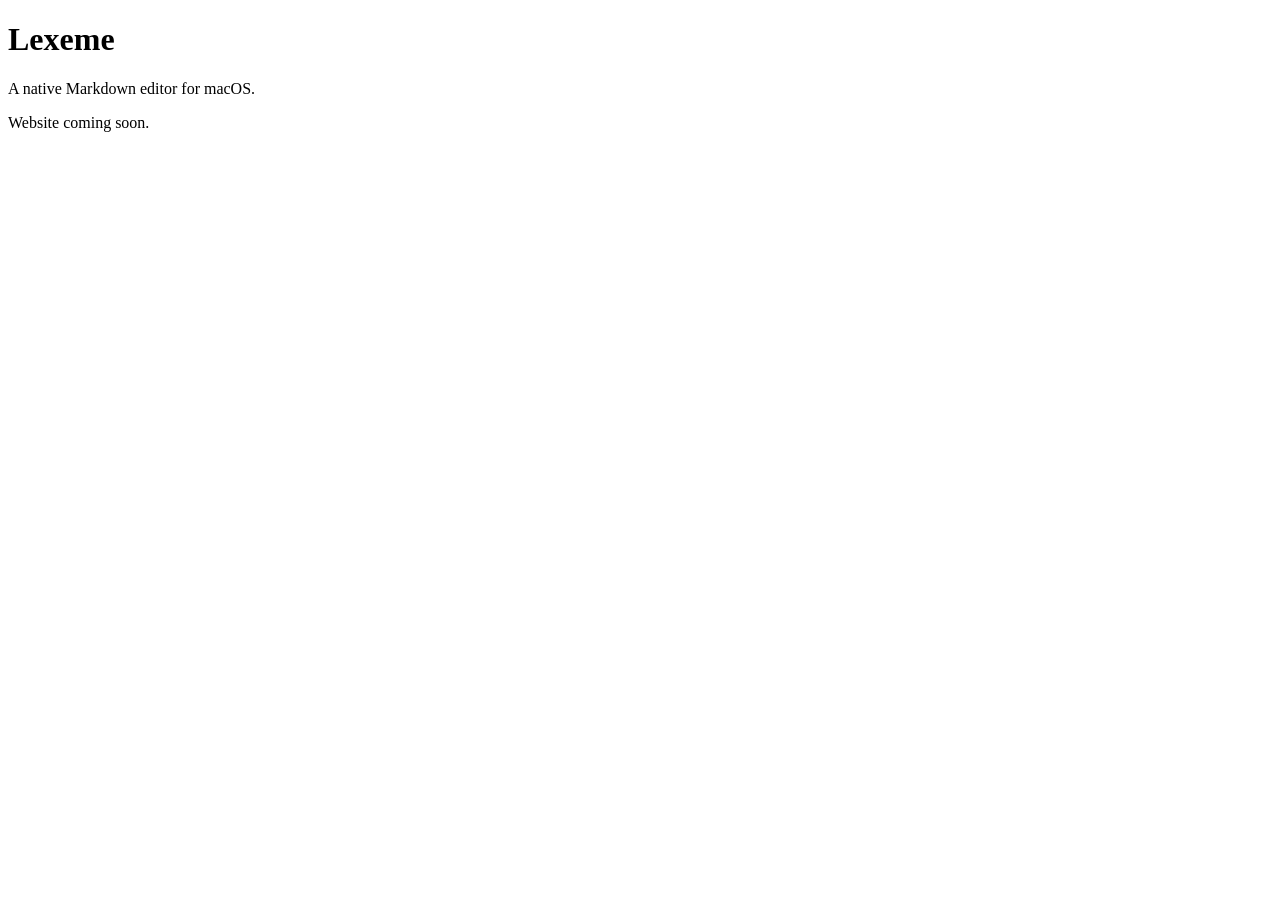
==== index.html @ 1721ba76 "Publish initial Lexeme website" ====
<!DOCTYPE html>
<html lang="en">
<head>
    <meta charset="UTF-8">
    <meta name="viewport" content="width=device-width, initial-scale=1.0">
    <title>Lexeme — Markdown Editor for macOS</title>
    <meta name="description"
          content="Lexeme is a native Markdown editor for macOS.">
</head>
<body>
    <main>
        <h1>Lexeme</h1>
        <p>A native Markdown editor for macOS.</p>
        <p>Website coming soon.</p>
    </main>
</body>
</html>
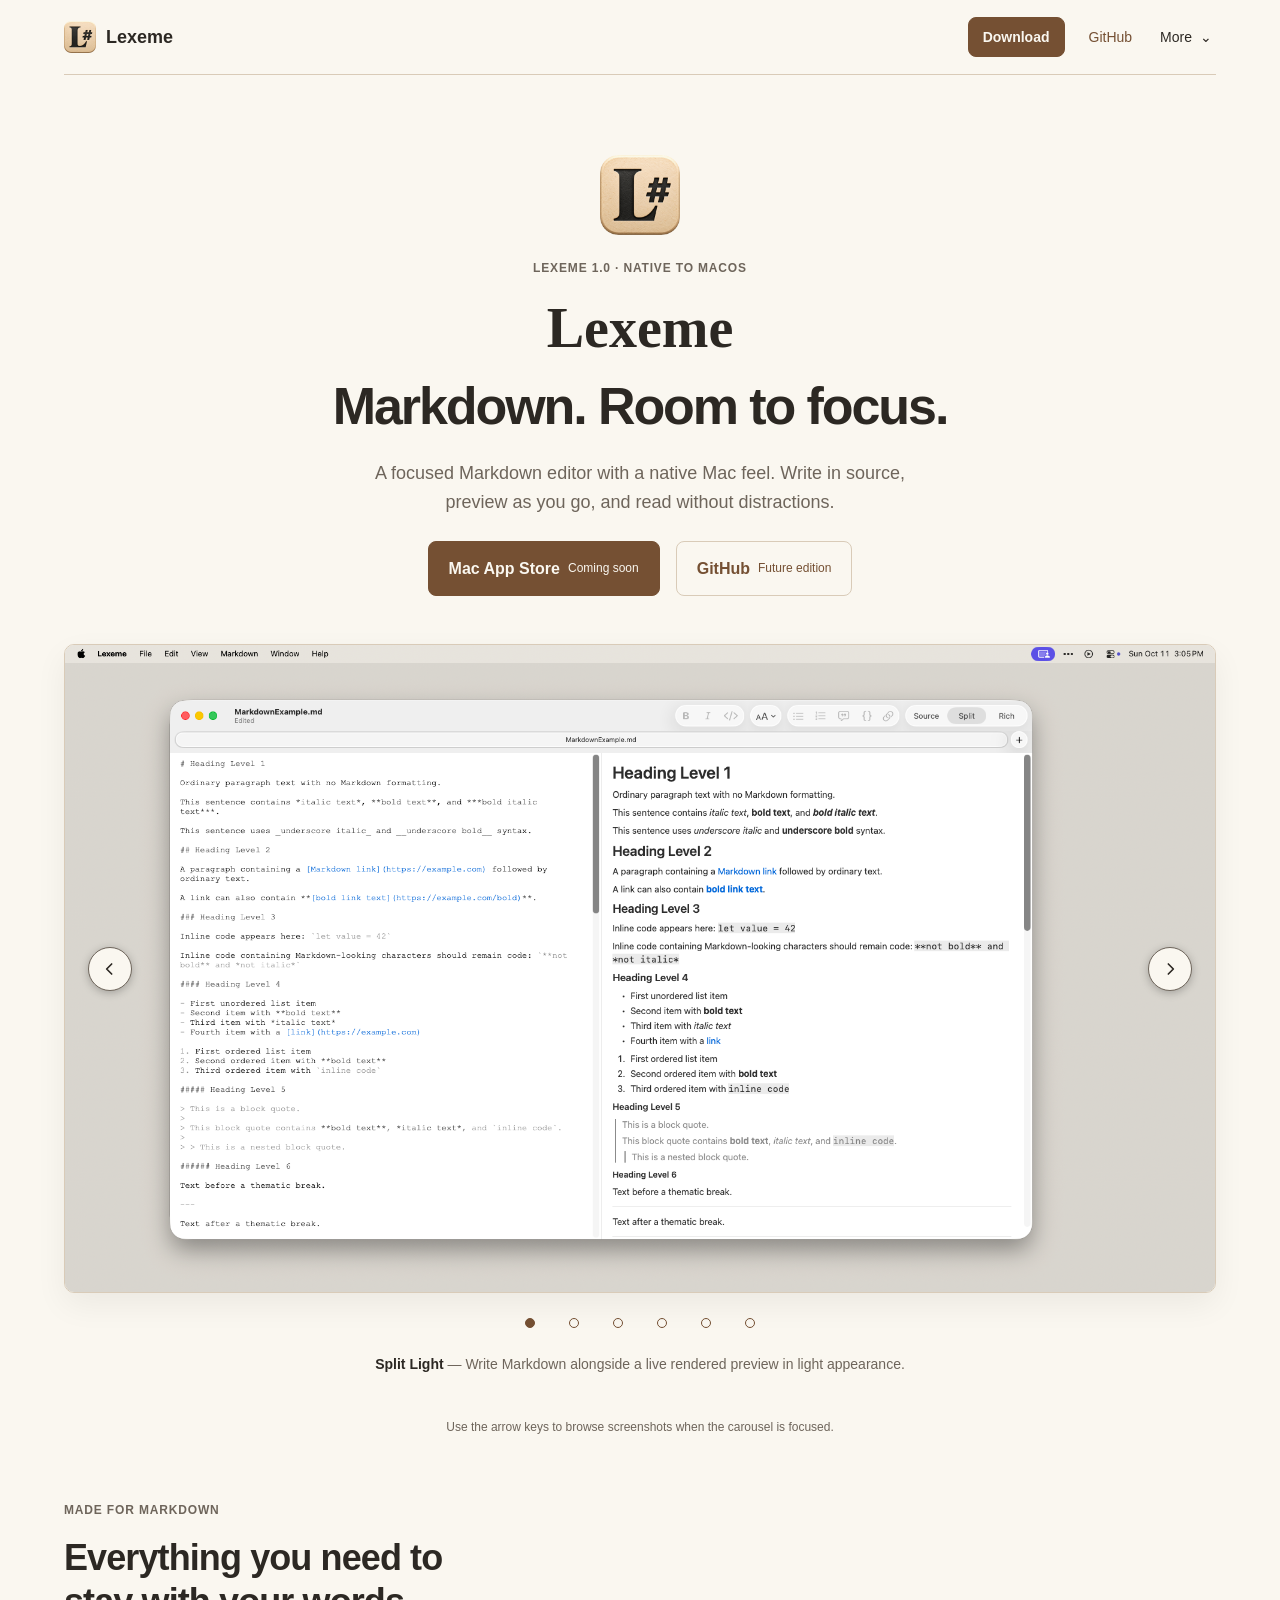
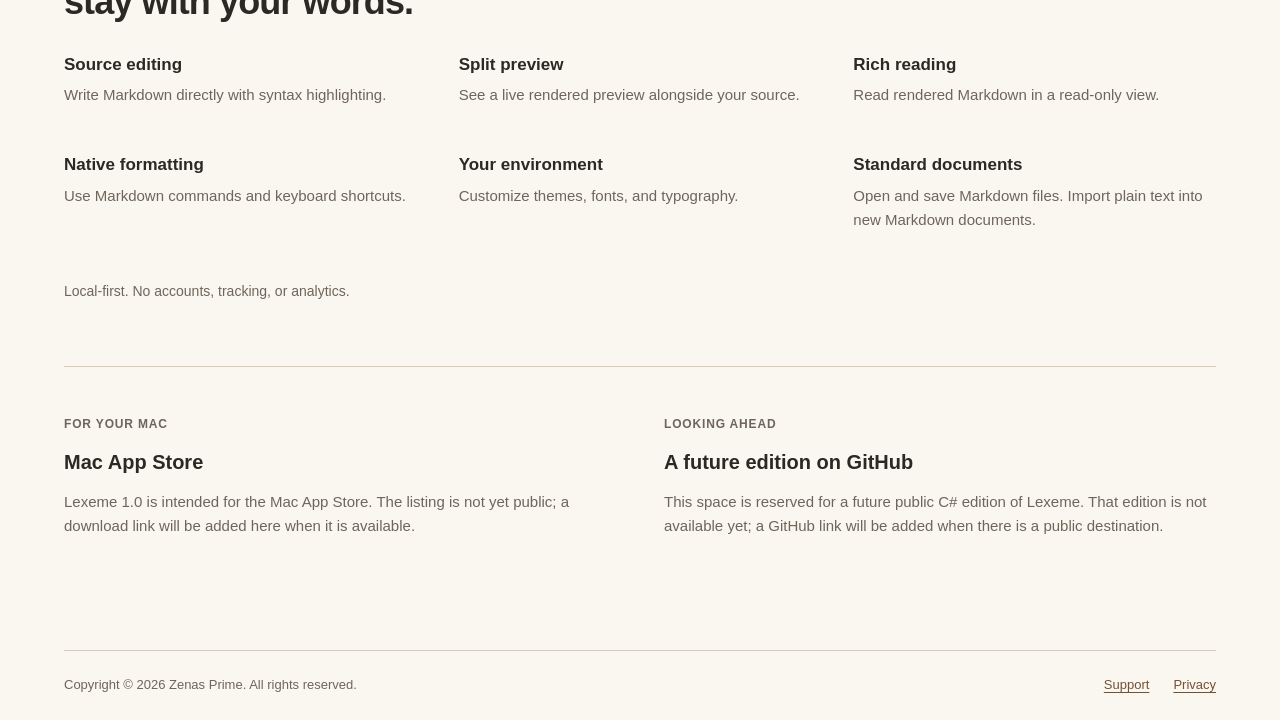
==== commit 1aaff550: "Publish Lexeme 1.0 website" ====
--- a/index.html
+++ b/index.html
@@ -3,15 +3,117 @@
 <head>
     <meta charset="UTF-8">
     <meta name="viewport" content="width=device-width, initial-scale=1.0">
+    <meta name="color-scheme" content="light dark">
+    <meta name="description" content="Lexeme is a focused, native Markdown editor for macOS. Write in Source or Split mode, read in Rich mode, and customize your writing environment.">
     <title>Lexeme — Markdown Editor for macOS</title>
-    <meta name="description"
-          content="Lexeme is a native Markdown editor for macOS.">
+    <link rel="stylesheet" href="assets/css/site.css">
+    <script src="assets/js/carousel.js" defer></script>
 </head>
-<body>
-    <main>
-        <h1>Lexeme</h1>
-        <p>A native Markdown editor for macOS.</p>
-        <p>Website coming soon.</p>
+<body class="home-page">
+    <a class="skip-link" href="#main">Skip to content</a>
+    <header class="site-header wide-width">
+        <a class="brand" href="./" aria-label="Lexeme home">
+            <img src="./assets/images/lexeme-icon.png" width="1024" height="1024" alt="" decoding="async">
+            <span>Lexeme</span>
+        </a>
+        <nav class="primary-nav" aria-label="Primary navigation">
+            <a class="button button-small" href="./#download">Download</a>
+            <a href="./#github">GitHub</a>
+            <details class="nav-menu">
+                <summary>More <span aria-hidden="true">⌄</span></summary>
+                <ul>
+                    <li><a href="./support/">Support</a></li>
+                    <li><a href="./privacy/">Privacy</a></li>
+                </ul>
+            </details>
+        </nav>
+    </header>
+    <main id="main" class="wide-width" tabindex="-1">
+        <section class="hero" aria-labelledby="hero-title">
+            <img class="app-icon" src="assets/images/lexeme-icon.png" width="1024" height="1024" alt="Lexeme app icon" decoding="async">
+            <p class="section-label">Lexeme 1.0 · Native to macOS</p>
+            <h1 id="hero-title">Lexeme<span>Markdown. Room to focus.</span></h1>
+            <p class="hero-description">A focused Markdown editor with a native Mac feel. Write in source, preview as you go, and read without distractions.</p>
+            <div class="hero-actions">
+                <a class="button" href="#download">Mac App Store <span class="action-note">Coming soon</span></a>
+                <a class="button button-secondary" href="#github">GitHub <span class="action-note">Future edition</span></a>
+            </div>
+        </section>
+        <section class="screenshot-section" aria-labelledby="screenshots-title">
+            <h2 id="screenshots-title" class="visually-hidden">Inside Lexeme</h2>
+            <div class="carousel" role="region" aria-roledescription="carousel" aria-label="Lexeme screenshots" data-carousel>
+                <figure class="carousel-presentation">
+                    <div class="carousel-stage">
+                        <div class="carousel-slide" data-title="Split Light" data-caption="Write Markdown alongside a live rendered preview in light appearance.">
+                            <img src="assets/images/screenshots/split-light.png" width="1920" height="1080" alt="Lexeme in light appearance, with editable Markdown on the left and a rendered preview on the right." fetchpriority="high" decoding="async">
+                        </div>
+                        <div class="carousel-slide" data-title="Split Dark" data-caption="The same side-by-side workflow in dark appearance." hidden>
+                            <img src="assets/images/screenshots/split-dark.png" width="1920" height="1080" alt="Lexeme in dark appearance, with Markdown source and its rendered preview side by side." loading="lazy" decoding="async">
+                        </div>
+                        <div class="carousel-slide" data-title="Source" data-caption="Edit Markdown directly with syntax highlighting." hidden>
+                            <img src="assets/images/screenshots/source.png" width="1920" height="1080" alt="Lexeme Source mode displaying syntax-highlighted headings, links, lists, and inline code." loading="lazy" decoding="async">
+                        </div>
+                        <div class="carousel-slide" data-title="Rich" data-caption="Read rendered Markdown in a read-only view." hidden>
+                            <img src="assets/images/screenshots/rich.png" width="1920" height="1080" alt="Lexeme Rich mode displaying a rendered Markdown document with headings, links, and lists." loading="lazy" decoding="async">
+                        </div>
+                        <div class="carousel-slide" data-title="Markdown Menu" data-caption="Use native formatting commands and keyboard shortcuts." hidden>
+                            <img src="assets/images/screenshots/markdown-menu.png" width="1920" height="1080" alt="Lexeme’s Markdown menu open to heading commands, with formatting shortcuts and a Split document visible." loading="lazy" decoding="async">
+                        </div>
+                        <div class="carousel-slide" data-title="Settings" data-caption="Choose themes, fonts, and typography for writing and reading." hidden>
+                            <img src="assets/images/screenshots/settings.png" width="1920" height="1080" alt="Lexeme Settings showing source font, theme, appearance, and rendered Markdown typography controls." loading="lazy" decoding="async">
+                        </div>
+                        <div class="carousel-controls" hidden>
+                            <button type="button" data-previous aria-label="Previous screenshot"><svg viewBox="0 0 24 24" aria-hidden="true" focusable="false"><path d="m14 6-6 6 6 6"/></svg></button>
+                            <button type="button" data-next aria-label="Next screenshot"><svg viewBox="0 0 24 24" aria-hidden="true" focusable="false"><path d="m10 6 6 6-6 6"/></svg></button>
+                        </div>
+                    </div>
+                    <div class="carousel-pagination" role="group" aria-label="Choose a screenshot" hidden>
+                        <button type="button" data-slide="0" aria-label="Show screenshot 1 of 6: Split Light" aria-pressed="true"><span aria-hidden="true"></span></button>
+                        <button type="button" data-slide="1" aria-label="Show screenshot 2 of 6: Split Dark" aria-pressed="false"><span aria-hidden="true"></span></button>
+                        <button type="button" data-slide="2" aria-label="Show screenshot 3 of 6: Source" aria-pressed="false"><span aria-hidden="true"></span></button>
+                        <button type="button" data-slide="3" aria-label="Show screenshot 4 of 6: Rich" aria-pressed="false"><span aria-hidden="true"></span></button>
+                        <button type="button" data-slide="4" aria-label="Show screenshot 5 of 6: Markdown Menu" aria-pressed="false"><span aria-hidden="true"></span></button>
+                        <button type="button" data-slide="5" aria-label="Show screenshot 6 of 6: Settings" aria-pressed="false"><span aria-hidden="true"></span></button>
+                    </div>
+                    <figcaption class="carousel-caption"><strong data-caption-title>Split Light</strong> — <span data-caption-text>Write Markdown alongside a live rendered preview in light appearance.</span></figcaption>
+                </figure>
+                <p class="carousel-position visually-hidden" role="status" aria-live="polite" aria-atomic="true">1 / 6 · Split Light</p>
+                <p class="carousel-help" hidden>Use the arrow keys to browse screenshots when the carousel is focused.</p>
+            </div>
+            <noscript><p class="screenshot-fallback">View screenshots: <a href="assets/images/screenshots/split-light.png">Split Light</a> <a href="assets/images/screenshots/split-dark.png">Split Dark</a> <a href="assets/images/screenshots/source.png">Source</a> <a href="assets/images/screenshots/rich.png">Rich</a> <a href="assets/images/screenshots/markdown-menu.png">Markdown Menu</a> <a href="assets/images/screenshots/settings.png">Settings</a></p></noscript>
+        </section>
+        <section class="features" aria-labelledby="features-title">
+            <p class="section-label">Made for Markdown</p>
+            <h2 id="features-title">Everything you need to stay with your words.</h2>
+            <ul class="feature-grid">
+                <li><h3>Source editing</h3><p>Write Markdown directly with syntax highlighting.</p></li>
+                <li><h3>Split preview</h3><p>See a live rendered preview alongside your source.</p></li>
+                <li><h3>Rich reading</h3><p>Read rendered Markdown in a read-only view.</p></li>
+                <li><h3>Native formatting</h3><p>Use Markdown commands and keyboard shortcuts.</p></li>
+                <li><h3>Your environment</h3><p>Customize themes, fonts, and typography.</p></li>
+                <li><h3>Standard documents</h3><p>Open and save Markdown files. Import plain text into new Markdown documents.</p></li>
+            </ul>
+            <p class="local-note">Local-first. No accounts, tracking, or analytics.</p>
+        </section>
+        <section class="availability" aria-labelledby="availability-title">
+            <h2 id="availability-title" class="visually-hidden">Availability</h2>
+            <!-- These are information destinations until public release URLs exist.
+                 Do not substitute placeholder external download links. -->
+            <section id="download" aria-labelledby="download-title">
+                <p class="section-label">For your Mac</p>
+                <h3 id="download-title">Mac App Store</h3>
+                <p>Lexeme 1.0 is intended for the Mac App Store. The listing is not yet public; a download link will be added here when it is available.</p>
+            </section>
+            <section id="github" aria-labelledby="github-title">
+                <p class="section-label">Looking ahead</p>
+                <h3 id="github-title">A future edition on GitHub</h3>
+                <p>This space is reserved for a future public C# edition of Lexeme. That edition is not available yet; a GitHub link will be added when there is a public destination.</p>
+            </section>
+        </section>
     </main>
+    <footer class="site-footer wide-width">
+        <p>Copyright © 2026 Zenas Prime. All rights reserved.</p>
+        <nav aria-label="Footer navigation"><a href="./support/">Support</a><a href="./privacy/">Privacy</a></nav>
+    </footer>
 </body>
-</html>+</html>
--- a/assets/css/site.css
+++ b/assets/css/site.css
@@ -0,0 +1,154 @@
+/* Shared paper, walnut, typography, and spacing tokens inspired by Lexeme Help.
+   System fonts keep every page self-contained. */
+:root {
+    color-scheme: light dark;
+    --color-paper: #faf7f0;
+    --color-ink: #2c2823;
+    --color-muted: #6e655b;
+    --color-accent: #755033;
+    --color-rule: #d9cbb8;
+    --color-focus: #755033;
+    --font-body: -apple-system, BlinkMacSystemFont, "Segoe UI", sans-serif;
+    --font-heading: "Iowan Old Style", "Palatino Linotype", "Book Antiqua", Palatino, Georgia, serif;
+    --space-1: 0.5rem;
+    --space-2: 1rem;
+    --space-3: 1.5rem;
+    --space-4: 2rem;
+    --space-5: 3rem;
+    --space-6: 4rem;
+    --page-width: 48rem;
+    --page-gutter: 2rem;
+}
+@media (prefers-color-scheme: dark) {
+    :root {
+        --color-paper: #25221e;
+        --color-ink: #eee7dc;
+        --color-muted: #bdb1a1;
+        --color-accent: #d8b38e;
+        --color-rule: #554a3e;
+        --color-focus: #e7c49f;
+    }
+}
+* { box-sizing: border-box; }
+html { background: var(--color-paper); }
+body {
+    margin: 0;
+    color: var(--color-ink);
+    background: var(--color-paper);
+    font-family: var(--font-body);
+    font-size: 1rem;
+    line-height: 1.6;
+    overflow-wrap: break-word;
+}
+.page-width {
+    width: min(var(--page-width), calc(100% - var(--page-gutter) * 2));
+    margin-inline: auto;
+}
+a { color: var(--color-accent); text-decoration-thickness: 1px; text-underline-offset: 0.2em; }
+a:hover { text-decoration-thickness: 2px; }
+:focus-visible { outline: 2px solid var(--color-focus); outline-offset: 4px; }
+.skip-link {
+    position: absolute;
+    top: var(--space-2);
+    left: var(--page-gutter);
+    z-index: 1;
+    padding: var(--space-1) var(--space-2);
+    background: var(--color-paper);
+    transform: translateY(-200%);
+}
+.skip-link:focus { transform: translateY(0); }
+/* The shared header uses native disclosure navigation; no menu script is needed. */
+.wide-width { width: min(72rem, calc(100% - var(--page-gutter) * 2)); margin-inline: auto; }
+.site-header { display: flex; align-items: center; justify-content: space-between; gap: var(--space-2); padding-block: var(--space-2); border-bottom: 1px solid var(--color-rule); }
+.brand { display: inline-flex; align-items: center; gap: 0.625rem; color: var(--color-ink); font-size: 1.125rem; font-weight: 700; text-decoration: none; }
+.brand img { display: block; width: 2rem; height: auto; }
+.primary-nav { display: flex; align-items: center; gap: var(--space-3); font-size: 0.875rem; }
+.primary-nav > a { text-decoration: none; }
+.primary-nav > a:hover { text-decoration: underline; }
+.nav-menu { position: relative; }
+.nav-menu summary { display: flex; align-items: center; gap: var(--space-1); padding: 0.625rem 0.25rem; cursor: pointer; list-style: none; }
+.nav-menu summary::-webkit-details-marker { display: none; }
+.nav-menu[open] summary { color: var(--color-accent); }
+.nav-menu ul { position: absolute; right: 0; top: 100%; z-index: 2; min-width: 10rem; margin: 0; padding: var(--space-1); list-style: none; border: 1px solid var(--color-rule); border-radius: 0.5rem; background: var(--color-paper); box-shadow: 0 0.5rem 1.5rem rgb(0 0 0 / 0.08); }
+.nav-menu a { display: block; padding: 0.625rem; text-decoration: none; }
+.nav-menu a:hover, .nav-menu a[aria-current="page"] { text-decoration: underline; }
+.button { display: inline-flex; align-items: center; justify-content: center; flex-wrap: wrap; gap: var(--space-1); padding: 0.875rem 1.25rem; border: 1px solid var(--color-accent); border-radius: 0.5rem; color: var(--color-paper); background: var(--color-accent); font-weight: 600; text-decoration: none; }
+.button:hover { text-decoration: underline; }
+.button-small { padding: 0.5rem 0.875rem; }
+.button-secondary { color: var(--color-accent); background: transparent; border-color: var(--color-rule); }
+.action-note { font-size: 0.75rem; font-weight: 400; }
+main { padding-block: var(--space-6); }
+h1, h2, h3 { margin: 0 0 var(--space-2); font-family: var(--font-heading); line-height: 1.2; text-wrap: balance; }
+h1 { font-size: clamp(2.5rem, 6vw, 3.25rem); }
+h2 { font-size: 1.75rem; }
+h3 { font-size: 1.375rem; }
+p { margin: 0 0 var(--space-2); }
+p:last-child { margin-bottom: 0; }
+.section-label { margin-bottom: var(--space-2); color: var(--color-muted); font-size: 0.75rem; font-weight: 700; letter-spacing: 0.07em; text-transform: uppercase; }
+.lead { font-size: 1.125rem; }
+.page-intro { margin-bottom: var(--space-4); padding-bottom: var(--space-4); border-bottom: 1px solid var(--color-rule); }
+/* Supporting content retains the shared reading width and heading hierarchy. */
+.resource-page > section + section { margin-top: var(--space-5); }
+.resource-page h3 { margin-top: var(--space-3); }
+.resource-page ul { margin-block: var(--space-2); padding-left: var(--space-3); }
+.resource-page li + li { margin-top: var(--space-1); }
+/* Product presentation stays wider than the supporting pages. Serif type is
+   reserved for the product name; interface and feature headings use sans-serif. */
+.home-page main { padding-top: var(--space-5); }
+.hero { max-width: 48rem; margin-inline: auto; padding-block: var(--space-4) var(--space-5); text-align: center; }
+.app-icon { display: block; width: 5rem; height: auto; margin: 0 auto var(--space-3); }
+.hero h1 { font-family: var(--font-heading); font-size: clamp(2.5rem, 5vw, 3.5rem); }
+.hero h1 span { display: block; margin-top: var(--space-2); font-family: var(--font-body); font-size: clamp(2rem, 4.5vw, 3.25rem); font-weight: 650; letter-spacing: -0.04em; line-height: 1.1; }
+.hero-description { max-width: 36rem; margin: var(--space-3) auto; color: var(--color-muted); font-size: 1.125rem; }
+.hero-actions { display: flex; flex-wrap: wrap; justify-content: center; gap: var(--space-2); }
+.visually-hidden { position: absolute; width: 1px; height: 1px; padding: 0; margin: -1px; overflow: hidden; clip-path: inset(50%); white-space: nowrap; border: 0; }
+[hidden] { display: none !important; }
+.carousel-presentation { margin: 0; }
+.carousel-stage { position: relative; }
+/* All supplied screenshots are 1920 × 1080. Intrinsic dimensions and automatic
+   height preserve their 16:9 proportions without a separate letterboxed frame. */
+.carousel-slide img { display: block; width: 100%; height: auto; border: 1px solid var(--color-rule); border-radius: 0.625rem; box-shadow: 0 0.75rem 2rem rgb(0 0 0 / 0.06); }
+.carousel-caption { min-height: 3.5em; margin-top: var(--space-1); text-align: center; color: var(--color-muted); font-size: 0.875rem; }
+.carousel-caption strong { color: var(--color-ink); font-weight: 600; }
+.carousel-controls { position: absolute; inset: 0; display: flex; align-items: center; justify-content: space-between; padding-inline: clamp(0.5rem, 2vw, 1.5rem); pointer-events: none; }
+/* Opaque system-palette surfaces keep chevrons readable over every screenshot.
+   An inset focus outline remains visible against either light or dark imagery. */
+.carousel-controls button { display: grid; place-items: center; width: 2.75rem; height: 2.75rem; padding: 0; border: 1px solid var(--color-muted); border-radius: 50%; background: var(--color-paper); color: var(--color-ink); box-shadow: 0 2px 8px rgb(0 0 0 / 0.25); cursor: pointer; pointer-events: auto; }
+.carousel-controls button:hover { color: var(--color-accent); border-color: var(--color-accent); }
+.carousel-controls button:focus-visible { outline-offset: -5px; }
+.carousel-controls svg { width: 1.25rem; height: 1.25rem; fill: none; stroke: currentColor; stroke-width: 2; stroke-linecap: round; stroke-linejoin: round; }
+.carousel-pagination { display: flex; justify-content: center; margin-top: var(--space-1); }
+.carousel-pagination button { display: grid; place-items: center; width: 2.75rem; height: 2.75rem; padding: 0; border: 0; border-radius: 50%; background: transparent; cursor: pointer; }
+.carousel-pagination button span { width: 0.625rem; height: 0.625rem; border: 1px solid var(--color-accent); border-radius: 50%; }
+.carousel-pagination button[aria-pressed="true"] span { background: var(--color-accent); }
+.carousel-pagination button:hover span { border-width: 2px; }
+.carousel-help { margin-top: var(--space-2); text-align: center; font-size: 0.75rem; color: var(--color-muted); }
+.screenshot-fallback a { display: inline-block; margin: 0.25rem 0.5rem; }
+.features { padding-block: var(--space-6); }
+.features h2 { max-width: 34rem; font-family: var(--font-body); font-size: clamp(1.75rem, 3vw, 2.25rem); letter-spacing: -0.025em; }
+.feature-grid { display: grid; grid-template-columns: repeat(3, minmax(0, 1fr)); gap: var(--space-5) var(--space-4); margin: var(--space-4) 0 0; padding: 0; list-style: none; }
+.feature-grid h3 { font-family: var(--font-body); font-size: 1.0625rem; font-weight: 650; margin-bottom: var(--space-1); }
+.feature-grid p { color: var(--color-muted); font-size: 0.9375rem; }
+.local-note { margin-top: var(--space-5); color: var(--color-muted); font-size: 0.875rem; }
+.availability { display: grid; grid-template-columns: repeat(2, minmax(0, 1fr)); gap: var(--space-5); padding-block: var(--space-5); border-top: 1px solid var(--color-rule); }
+.availability h3 { font-family: var(--font-body); font-size: 1.25rem; }
+.availability p:not(.section-label) { color: var(--color-muted); font-size: 0.9375rem; }
+.availability section { scroll-margin-top: var(--space-3); }
+.site-footer { display: flex; flex-wrap: wrap; justify-content: space-between; align-items: center; gap: var(--space-2); padding-block: var(--space-3); border-top: 1px solid var(--color-rule); color: var(--color-muted); font-size: 0.8125rem; }
+.site-footer p { margin: 0; }
+.site-footer nav { display: flex; gap: var(--space-3); }
+@media (max-width: 52rem) {
+    .feature-grid { grid-template-columns: repeat(2, minmax(0, 1fr)); }
+}
+@media (max-width: 36rem) {
+    :root { --page-gutter: 1.25rem; }
+    main { padding-block: var(--space-5); }
+    .site-header { flex-wrap: wrap; }
+    .primary-nav { gap: var(--space-2); margin-left: auto; }
+    .hero { padding-top: var(--space-2); }
+    .hero-actions { flex-direction: column; align-items: stretch; }
+    .feature-grid, .availability { grid-template-columns: 1fr; gap: var(--space-4); }
+    .carousel-caption { min-height: 5em; }
+}
+/* The carousel never animates or rotates automatically; scrolling stays immediate. */
+@media (prefers-reduced-motion: reduce) { html { scroll-behavior: auto; } }
